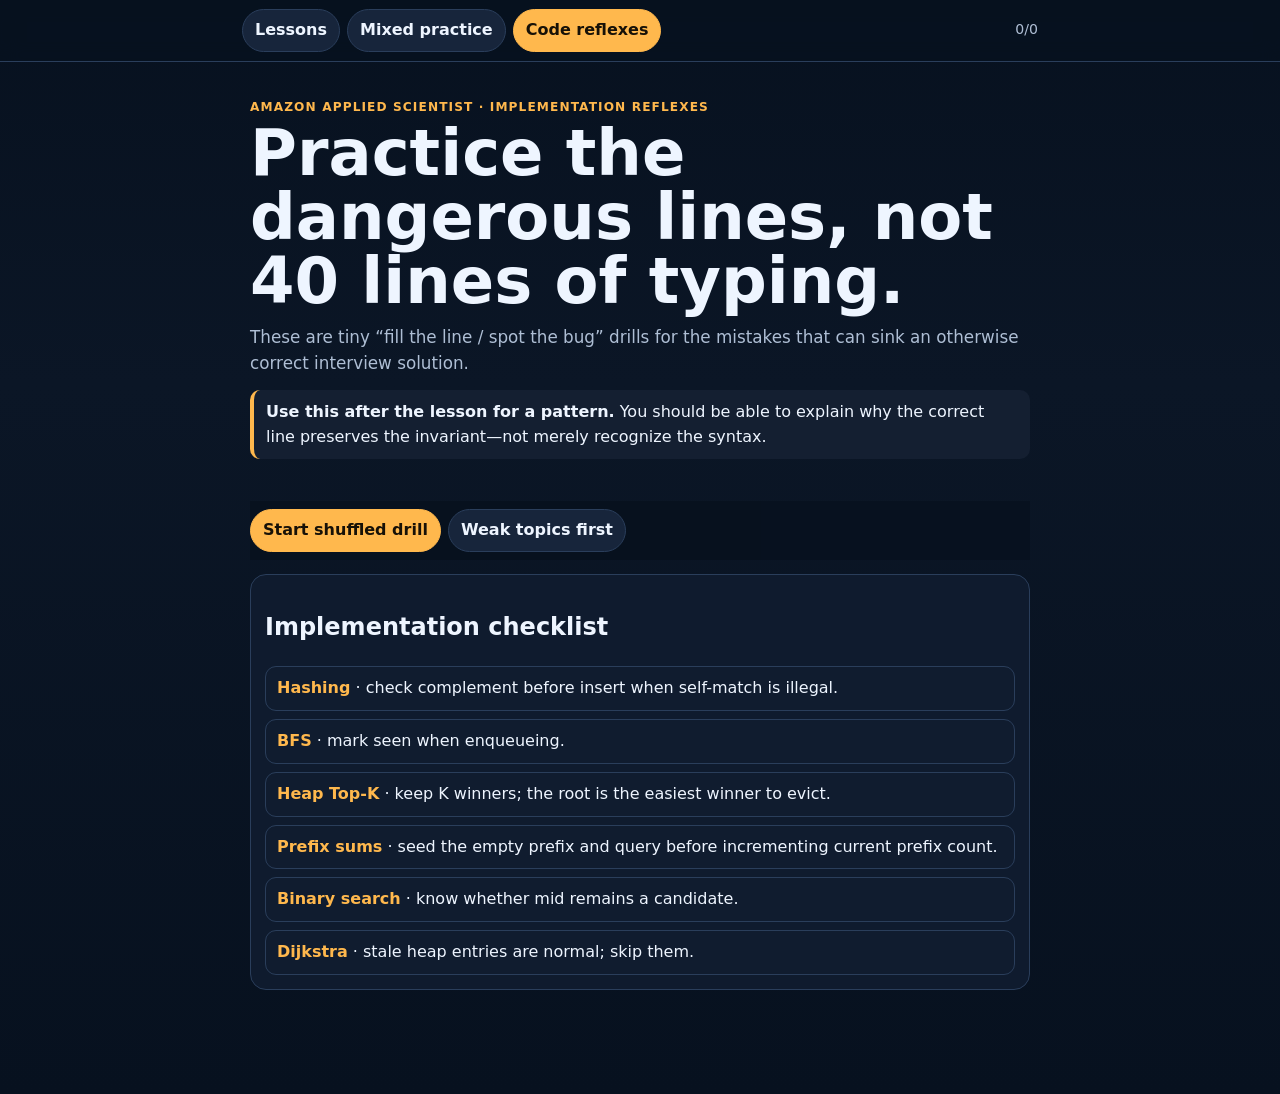
==== leetcode/amazon/code.html @ 894c6783 "Add implementation reflex drills" ====
<!doctype html>
<html lang="en"><head><meta charset="utf-8"><meta name="viewport" content="width=device-width,initial-scale=1,viewport-fit=cover"><meta name="theme-color" content="#07111f"><title>Amazon Coding Reflexes</title><link rel="stylesheet" href="style.css"><link rel="stylesheet" href="practice.css"><link rel="stylesheet" href="code.css"></head><body>
<div class="top"><div class="topin"><a class="pill" href="index.html">Lessons</a><a class="pill" href="practice.html">Mixed practice</a><span class="pill active">Code reflexes</span><span class="progress" id="progress">0/0</span></div></div>
<main class="wrap"><section class="hero"><div class="eyebrow">Amazon Applied Scientist · implementation reflexes</div><h1>Practice the dangerous lines, not 40 lines of typing.</h1><p>These are tiny “fill the line / spot the bug” drills for the mistakes that can sink an otherwise correct interview solution.</p><div class="note"><b>Use this after the lesson for a pattern.</b> You should be able to explain why the correct line preserves the invariant—not merely recognize the syntax.</div></section>
<div class="actions startActions"><button class="btn primary" id="start">Start shuffled drill</button><button class="btn" id="weak">Weak topics first</button></div>
<section id="trainer" class="trainer"></section>
<section class="weakBox"><h2>Implementation checklist</h2><div class="recognition"><div><b>Hashing</b> · check complement before insert when self-match is illegal.</div><div><b>BFS</b> · mark seen when enqueueing.</div><div><b>Heap Top-K</b> · keep K winners; the root is the easiest winner to evict.</div><div><b>Prefix sums</b> · seed the empty prefix and query before incrementing current prefix count.</div><div><b>Binary search</b> · know whether mid remains a candidate.</div><div><b>Dijkstra</b> · stale heap entries are normal; skip them.</div></div></section>
</main><script src="code.js"></script></body></html>
---- leetcode/amazon/style.css ----
:root{--bg:#07111f;--card:#101c2f;--soft:#17253b;--line:#2a3e5b;--text:#eef5ff;--muted:#aebed4;--accent:#ffb84d;--green:#61d7a1;--red:#ff8585;--blue:#8fc7ff;--max:820px}*{box-sizing:border-box}html{scroll-behavior:smooth}body{margin:0;background:linear-gradient(180deg,#07111f,#0b1626 35%,#07111f);color:var(--text);font:16px/1.55 system-ui,-apple-system,Segoe UI,Roboto,sans-serif}a{color:var(--blue)}button{font:inherit}.top{position:sticky;top:0;z-index:20;background:rgba(7,17,31,.94);backdrop-filter:blur(10px);border-bottom:1px solid var(--line)}.topin{max-width:var(--max);margin:auto;padding:9px 12px;display:flex;gap:7px;align-items:center;overflow:auto}.pill,.btn,.choice{border:1px solid var(--line);background:var(--soft);color:var(--text);border-radius:999px;padding:8px 12px;font-weight:800;cursor:pointer}.pill{white-space:nowrap}.pill.active,.btn.primary{background:var(--accent);border-color:var(--accent);color:#171107}.progress{margin-left:auto;color:var(--muted);white-space:nowrap;font-size:.88rem}.wrap{max-width:var(--max);margin:auto;padding:18px 14px 90px}.back{color:var(--muted);text-decoration:none}.hero{padding:18px 0}.eyebrow{font-size:.76rem;letter-spacing:.09em;text-transform:uppercase;color:var(--accent);font-weight:900}.hero h1{font-size:clamp(2.1rem,9vw,4rem);line-height:1;margin:.25rem 0 .7rem}.hero p{font-size:1.05rem;color:var(--muted);margin:.35rem 0}.note{border-left:4px solid var(--accent);background:#141f31;padding:10px 12px;border-radius:10px;margin:14px 0}.route{display:grid;gap:8px;margin:12px 0 24px}.routeItem{background:var(--card);border:1px solid var(--line);border-radius:13px;padding:10px 12px;display:grid;grid-template-columns:35px 1fr auto;gap:9px;align-items:center;cursor:pointer}.routeNum{width:31px;height:31px;border-radius:9px;display:grid;place-items:center;background:#243852;color:var(--accent);font-weight:900}.mins{font-size:.84rem;color:var(--muted)}.lesson{background:rgba(16,28,47,.96);border:1px solid var(--line);border-radius:16px;margin:14px 0;overflow:hidden}.lessonHead,.lessonBody{padding:15px}.lessonHead h2{margin:.2rem 0 .4rem;font-size:1.38rem}.why{margin:0;color:var(--muted)}.tag{display:inline-block;border-radius:999px;padding:3px 8px;margin-right:5px;background:#243a57;color:#d2e8ff;font-size:.7rem;font-weight:900}.tag.job{background:#44331d;color:#ffd693}.tag.core{background:#173b31;color:#a4efd0}.lessonBody{border-top:1px solid var(--line)}h3{font-size:1rem;margin:17px 0 5px;color:#dbeafe}h3:first-child{margin-top:0}.example{background:#091322;border:1px solid #233752;border-radius:11px;padding:10px 11px;overflow:auto;margin:8px 0}pre{margin:0;white-space:pre-wrap;font:13px/1.45 ui-monospace,SFMono-Regular,Menlo,Consolas,monospace}.trap{border-left:3px solid var(--red);padding-left:10px;color:#ffd8d8}.drill{margin-top:18px;background:#0c1728;border:1px solid #304866;border-radius:14px;padding:13px}.drill h3{margin:0 0 4px;font-size:1.05rem}.scenario{color:#edf5ff}.step{border-top:1px solid #273c57;margin-top:13px;padding-top:12px}.stepTitle{font-weight:900;margin-bottom:8px}.choices{display:grid;gap:7px}.choice{text-align:left;border-radius:11px;white-space:normal;padding:10px 11px;background:#16263d}.choice.selected{border-color:var(--blue);background:#193252}.choice.correct{border-color:var(--green);background:#16372f}.choice.wrong{border-color:var(--red);background:#3d2229}.feedback{display:none;color:var(--muted);margin-top:8px}.feedback.show{display:block}.hint{display:none;background:#13243a;border-radius:9px;padding:9px 10px;margin-top:7px;color:#d7e7fa}.hint.show{display:block}.actions{display:flex;gap:7px;flex-wrap:wrap;margin-top:10px}.btn.small{padding:6px 10px;font-size:.85rem}.model{display:none;background:#13243a;border:1px solid #2d4666;border-radius:10px;padding:10px;margin-top:10px}.model.show{display:block}.edgeGrid{display:grid;gap:6px}.edge{display:flex;gap:8px;align-items:flex-start;background:#132137;border-radius:9px;padding:8px 9px}.edge input{margin-top:4px}.done{background:#153a30;border-color:#2d6d59;color:#a9f2d1}.done.on{outline:2px solid var(--green)}.hiddenTrack{display:none!important}.recognition{display:grid;gap:8px}.recognition div{background:var(--card);border:1px solid var(--line);border-radius:11px;padding:9px 11px}.recognition b{color:var(--accent)}.footer{margin-top:30px;padding-top:15px;border-top:1px solid var(--line);color:var(--muted);font-size:.88rem}@media(min-width:700px){.wrap{padding-left:20px;padding-right:20px}.lessonHead,.lessonBody{padding:18px}.route{grid-template-columns:1fr 1fr}}
---- leetcode/amazon/practice.css ----
.topin a.pill{text-decoration:none}.statsBox,.weakBox,.trainer{background:rgba(16,28,47,.96);border:1px solid var(--line);border-radius:16px;padding:14px;margin:14px 0}.statsBox{display:grid;gap:12px}.mastery{display:flex;gap:6px;flex-wrap:wrap}.skillChip{border:1px solid var(--line);border-radius:999px;padding:5px 8px;font-size:.76rem;background:#132137;color:var(--muted)}.skillChip.good{border-color:#2d6d59;color:#a9f2d1}.skillChip.weak{border-color:#7a3f49;color:#ffd2d2}.startActions{position:sticky;top:54px;z-index:10;background:rgba(7,17,31,.9);padding:8px 0}.trainer:empty{display:none}.qTop{display:flex;gap:8px;align-items:center;justify-content:space-between;margin-bottom:8px}.qNum{color:var(--muted);font-size:.85rem}.hiddenAnswer{visibility:hidden}.questionCard h2{margin:.2rem 0 .55rem}.questionCard .scenario{font-size:1.05rem}.stage{border-top:1px solid var(--line);margin-top:14px;padding-top:13px}.stagePrompt{font-weight:900;margin-bottom:8px}.stage .choice{width:100%;margin:0 0 7px}.stageFeedback{margin-top:8px;color:var(--muted)}.stageFeedback b{color:var(--text)}.continueRow{display:flex;gap:8px;flex-wrap:wrap;margin-top:12px}.revealBox{background:#13243a;border:1px solid #2d4666;border-radius:11px;padding:11px;margin-top:12px}.revealBox h3{margin-top:0}.patternReveal{display:inline-block;border-radius:999px;padding:4px 8px;background:#3a2f1f;color:#ffd79c;font-size:.75rem;font-weight:900}.weakList{display:grid;gap:8px}.weakRow{display:grid;grid-template-columns:1fr auto;gap:8px;align-items:center;background:#111f33;border:1px solid var(--line);border-radius:11px;padding:9px 10px}.weakRow a{text-decoration:none;font-weight:800}.meter{height:6px;background:#0a1423;border-radius:99px;overflow:hidden;margin-top:5px}.meter>span{display:block;height:100%;background:var(--green)}.endCard{text-align:left}.endCard h2{margin-top:0}.tiny{font-size:.82rem;color:var(--muted)}@media(min-width:700px){.statsBox{grid-template-columns:1fr 2fr;align-items:center}}
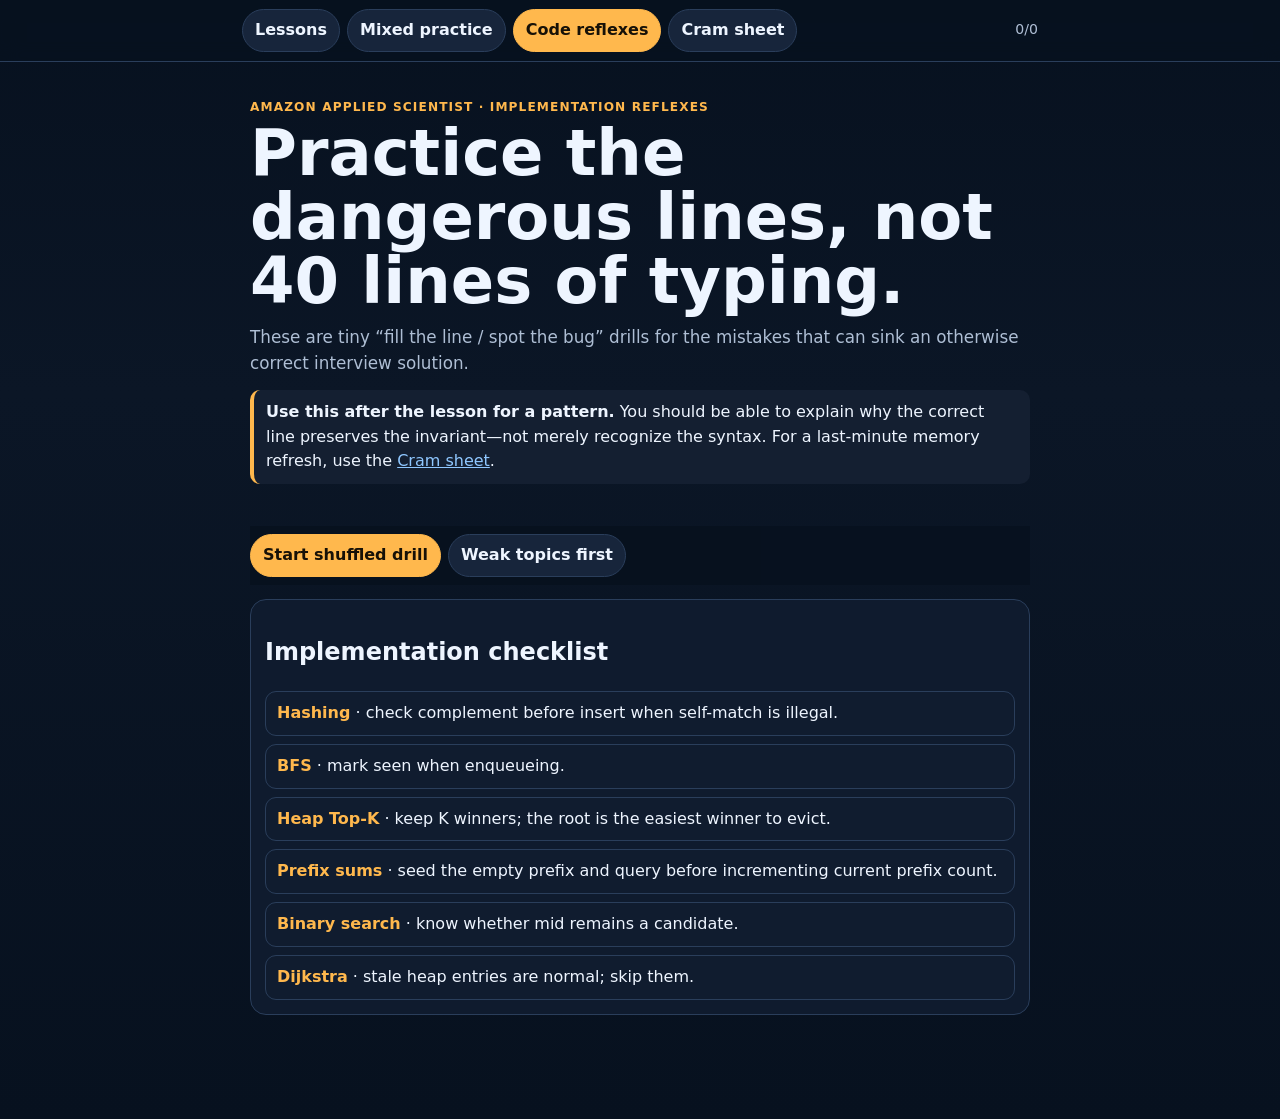
==== commit 6e447f43: "Add cram sheet to code reflex navigation" ====
--- a/leetcode/amazon/code.html
+++ b/leetcode/amazon/code.html
@@ -1,7 +1,7 @@
 <!doctype html>
 <html lang="en"><head><meta charset="utf-8"><meta name="viewport" content="width=device-width,initial-scale=1,viewport-fit=cover"><meta name="theme-color" content="#07111f"><title>Amazon Coding Reflexes</title><link rel="stylesheet" href="style.css"><link rel="stylesheet" href="practice.css"><link rel="stylesheet" href="code.css"></head><body>
-<div class="top"><div class="topin"><a class="pill" href="index.html">Lessons</a><a class="pill" href="practice.html">Mixed practice</a><span class="pill active">Code reflexes</span><span class="progress" id="progress">0/0</span></div></div>
-<main class="wrap"><section class="hero"><div class="eyebrow">Amazon Applied Scientist · implementation reflexes</div><h1>Practice the dangerous lines, not 40 lines of typing.</h1><p>These are tiny “fill the line / spot the bug” drills for the mistakes that can sink an otherwise correct interview solution.</p><div class="note"><b>Use this after the lesson for a pattern.</b> You should be able to explain why the correct line preserves the invariant—not merely recognize the syntax.</div></section>
+<div class="top"><div class="topin"><a class="pill" href="index.html">Lessons</a><a class="pill" href="practice.html">Mixed practice</a><span class="pill active">Code reflexes</span><a class="pill" href="cheatsheet.html">Cram sheet</a><span class="progress" id="progress">0/0</span></div></div>
+<main class="wrap"><section class="hero"><div class="eyebrow">Amazon Applied Scientist · implementation reflexes</div><h1>Practice the dangerous lines, not 40 lines of typing.</h1><p>These are tiny “fill the line / spot the bug” drills for the mistakes that can sink an otherwise correct interview solution.</p><div class="note"><b>Use this after the lesson for a pattern.</b> You should be able to explain why the correct line preserves the invariant—not merely recognize the syntax. For a last-minute memory refresh, use the <a href="cheatsheet.html">Cram sheet</a>.</div></section>
 <div class="actions startActions"><button class="btn primary" id="start">Start shuffled drill</button><button class="btn" id="weak">Weak topics first</button></div>
 <section id="trainer" class="trainer"></section>
 <section class="weakBox"><h2>Implementation checklist</h2><div class="recognition"><div><b>Hashing</b> · check complement before insert when self-match is illegal.</div><div><b>BFS</b> · mark seen when enqueueing.</div><div><b>Heap Top-K</b> · keep K winners; the root is the easiest winner to evict.</div><div><b>Prefix sums</b> · seed the empty prefix and query before incrementing current prefix count.</div><div><b>Binary search</b> · know whether mid remains a candidate.</div><div><b>Dijkstra</b> · stale heap entries are normal; skip them.</div></div></section>
--- a/leetcode/amazon/code.css
+++ b/leetcode/amazon/code.css
@@ -0,0 +1 @@
+.codeBlock{background:#091322;border:1px solid #233752;border-radius:12px;padding:12px;margin:12px 0;overflow:auto}.codeBlock pre{font-size:13px}.bugLine{display:block;background:#3a2228;border-left:3px solid var(--red);padding:2px 5px;margin:2px -5px}.blankLine{display:block;background:#182a42;border-left:3px solid var(--accent);padding:2px 5px;margin:2px -5px;color:#ffd79c}.whyBox{background:#13243a;border:1px solid #2d4666;border-radius:11px;padding:11px;margin-top:12px}.whyBox b{color:var(--accent)}.navLinks{display:flex;gap:7px;flex-wrap:wrap}.resultTag{display:inline-block;border-radius:999px;padding:4px 8px;font-size:.75rem;font-weight:900}.resultTag.good{background:#173b31;color:#a9f2d1}.resultTag.bad{background:#44252c;color:#ffd2d2}
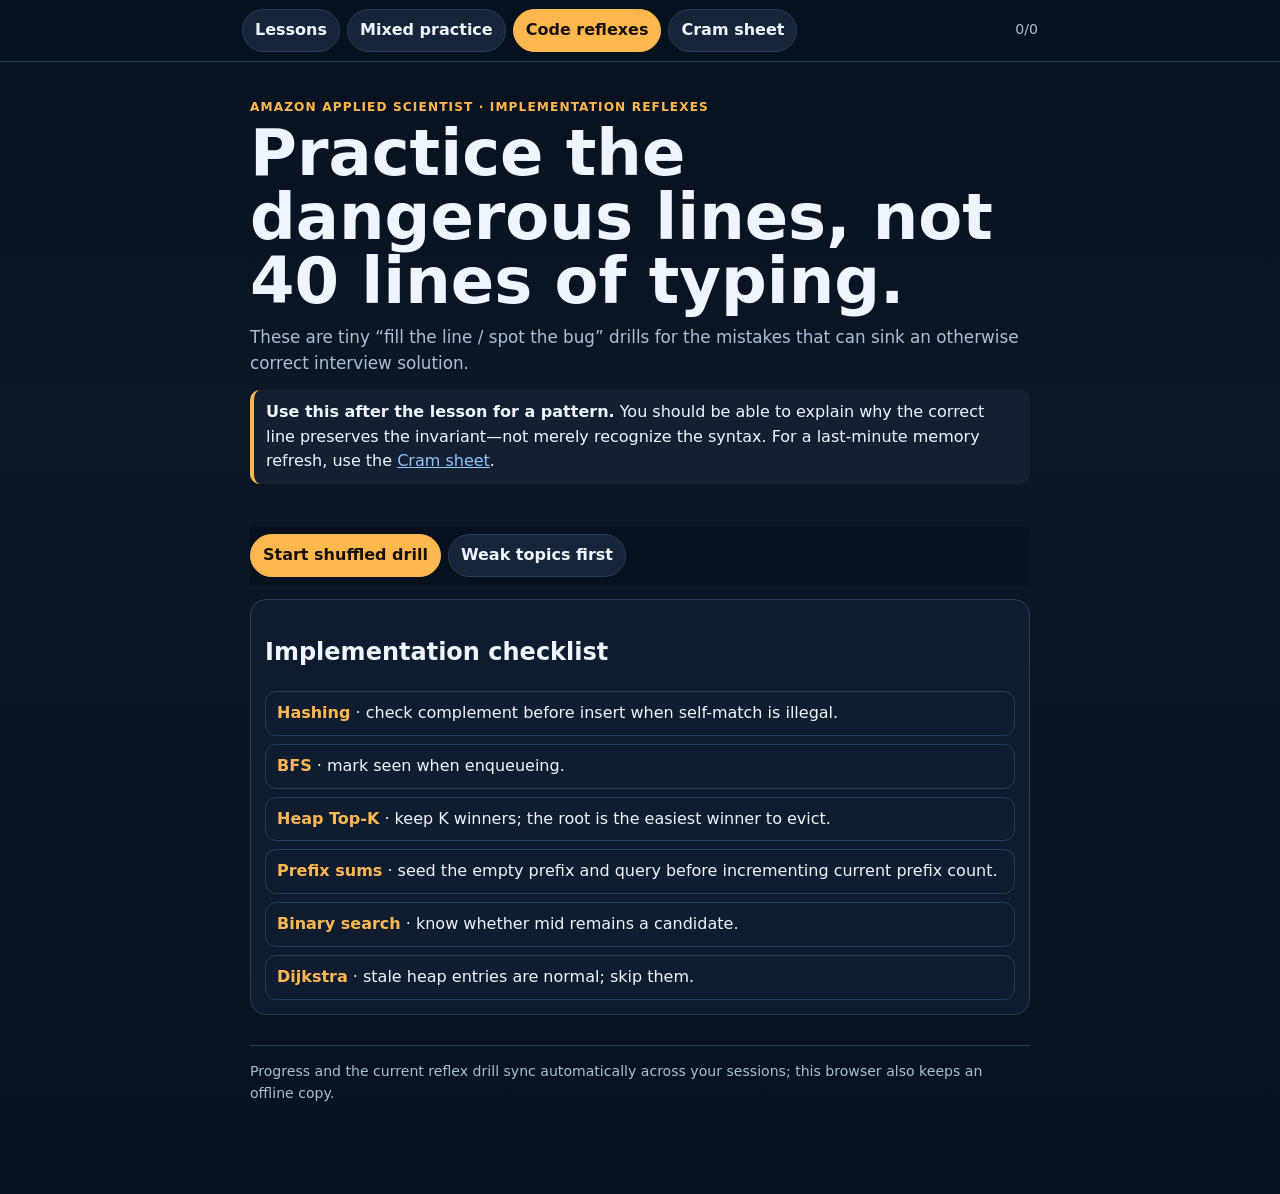
==== commit 584efbc0: "Load code-reflex session sync" ====
--- a/leetcode/amazon/code.html
+++ b/leetcode/amazon/code.html
@@ -5,4 +5,5 @@
 <div class="actions startActions"><button class="btn primary" id="start">Start shuffled drill</button><button class="btn" id="weak">Weak topics first</button></div>
 <section id="trainer" class="trainer"></section>
 <section class="weakBox"><h2>Implementation checklist</h2><div class="recognition"><div><b>Hashing</b> · check complement before insert when self-match is illegal.</div><div><b>BFS</b> · mark seen when enqueueing.</div><div><b>Heap Top-K</b> · keep K winners; the root is the easiest winner to evict.</div><div><b>Prefix sums</b> · seed the empty prefix and query before incrementing current prefix count.</div><div><b>Binary search</b> · know whether mid remains a candidate.</div><div><b>Dijkstra</b> · stale heap entries are normal; skip them.</div></div></section>
-</main><script src="code.js"></script></body></html>+<div class="footer">Progress and the current reflex drill sync automatically across your sessions; this browser also keeps an offline copy.</div>
+</main><script src="code.js"></script><script src="code_sync.js"></script></body></html>
